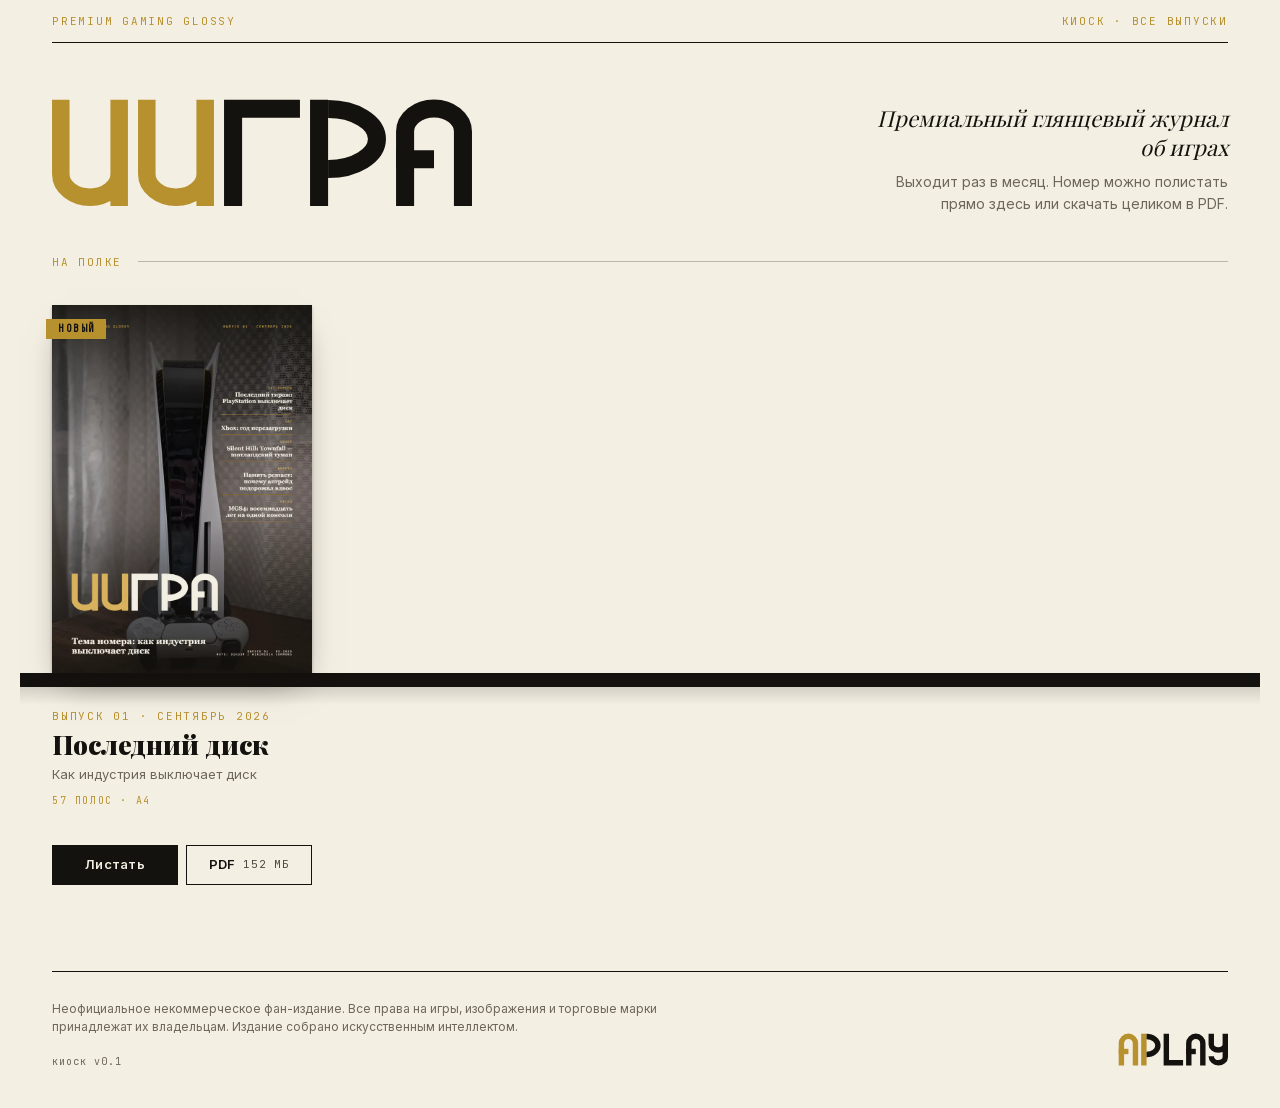
==== index.html @ 0177d6cd "Publish issue 01: Последний диск" ====
<!doctype html>
<html lang="ru">
<head>
  <meta charset="utf-8">
  <meta name="viewport" content="width=device-width, initial-scale=1">
  <title>ИИГРА — журнал об играх</title>
  <meta name="description" content="ИИГРА (AIPLAY) — премиальный глянцевый журнал об играх. Все номера: листать онлайн и скачать в PDF.">
  <meta property="og:title" content="ИИГРА — журнал об играх">
  <meta property="og:description" content="Премиальный глянцевый журнал об играх. Листать онлайн и скачать в PDF.">
  <meta property="og:type" content="website">
  <meta name="theme-color" content="#F4EFE3">
  <link rel="stylesheet" href="assets/kiosk.css">
</head>
<body>
  <div class="wrap">
    <div class="strap mono">
      <span>Premium gaming glossy</span>
      <span class="hide-sm">Киоск · все выпуски</span>
    </div>

    <header class="masthead">
      <h1>
        <svg class="logo logo--iigra" viewBox="0.25 -8.25 395.5 116.5" role="img" aria-label="ИИГРА">
          <g class="logo-ai">
            <path d="M8.5 0 V70 A27.5 21.8 0 0 0 63.5 70 M63.5 0 V100"/>
            <path d="M89.5 0 V70 A27.5 21.8 0 0 0 144.5 70 M144.5 0 V100"/>
          </g>
          <g class="logo-ink">
            <path d="M170.75 100 V8.5 H233.75"/>
            <path d="M251.75 0 V100"/>
            <path d="M260.25 8.75 A46 28.25 0 0 1 260.25 65.25"/>
            <path d="M332.75 100 V30 A27.25 21.8 0 0 1 387.25 30 V100"/>
            <path d="M324.5 56 H360"/>
          </g>
        </svg>
      </h1>
      <div class="masthead-copy">
        <p class="tagline">Премиальный глянцевый журнал об играх</p>
        <p class="lede">Выходит раз в месяц. Номер можно полистать прямо здесь или скачать целиком в PDF.</p>
      </div>
    </header>

    <main>
      <div class="rubric mono">На полке</div>
      <div class="shelf" id="shelf" aria-live="polite"></div>
      <noscript><p class="empty">Для полки нужен JavaScript. Список номеров: <a href="issues.json">issues.json</a>.</p></noscript>
    </main>

    <footer class="footer">
      <div class="footer-row">
        <div>
          <p class="disclaimer">Неофициальное некоммерческое фан-издание. Все права на игры, изображения
          и торговые марки принадлежат их владельцам. Издание собрано искусственным интеллектом.</p>
          <p class="ver">киоск v0.1</p>
        </div>
        <svg class="logo logo--aiplay" viewBox="-1 -8.5 352.5 117" role="img" aria-label="AIPLAY">
          <g class="logo-ai">
            <path d="M16 100 V30 A22.1 21.8 0 0 1 60.2 30 V100"/>
            <path d="M7.5 56 H38.1"/>
          </g>
          <rect class="logo-ai-fill" x="78.2" y="0" width="17" height="100"/>
          <g class="logo-ink">
            <path d="M95.2 8.75 A35.7 28.25 0 0 1 95.2 65.25"/>
            <path d="M157.4 0 V91.5 H210.1"/>
            <path d="M228.1 100 V30 A22.1 21.8 0 0 1 272.3 30 V100"/>
            <path d="M219.6 56 H250.2"/>
            <path d="M298.8 0 V34 A22.1 17.5 0 0 0 343 34 M343 0 V74 A22.1 17.5 0 0 1 320.9 91.5 A22.1 20.5 0 0 1 298.8 71"/>
          </g>
        </svg>
      </div>
    </footer>
  </div>
  <script src="assets/shelf.js"></script>
</body>
</html>
---- assets/kiosk.css ----
/* ИИГРА · киоск. Palette and type from style/brand.md — no new colors. */
@import url("fonts/fonts.css");

:root {
  --ink: #14120E;
  --paper: #F4EFE3;
  --paper-dim: #E9E1CE;
  --gold: #B8912F;
  --gold-bright: #D8B25C;
  --grey: #6E6759;
  --line: rgba(20, 18, 14, .25);
  --desk: #1E1C18;
  --font-display: "Playfair Display", Georgia, serif;
  --font-text: "Inter", "Helvetica Neue", sans-serif;
  --font-mono: "JetBrains Mono", Menlo, monospace;
  --gutter: 32px;
}

* { margin: 0; padding: 0; box-sizing: border-box; }
html { -webkit-text-size-adjust: 100%; }
body { font-family: var(--font-text); background: var(--paper); color: var(--ink); }
a { color: inherit; }
img { display: block; }

/* ---------- Logo (canonical paths from style/brand/logotypes/) ---------- */
.logo { display: block; height: auto; }
.logo g, .logo path, .logo rect { fill: none; stroke-linecap: butt; stroke-linejoin: miter; }
.logo--iigra .logo-ai { stroke: var(--gold); stroke-width: 16.5; }
.logo--iigra .logo-ink { stroke: var(--ink); stroke-width: 17; }
.logo--aiplay .logo-ai { stroke: var(--gold); stroke-width: 17; }
.logo--aiplay .logo-ai-fill { fill: var(--gold); }
.logo--aiplay .logo-ink { stroke: var(--ink); stroke-width: 17; }
.on-dark .logo--iigra .logo-ai, .on-dark .logo--aiplay .logo-ai { stroke: var(--gold-bright); }
.on-dark .logo--aiplay .logo-ai-fill { fill: var(--gold-bright); }
.on-dark .logo--iigra .logo-ink, .on-dark .logo--aiplay .logo-ink { stroke: var(--paper); }

/* ---------- Shared bits ---------- */
.wrap { max-width: 1240px; margin: 0 auto; padding: 0 var(--gutter); }
.mono { font-family: var(--font-mono); font-size: 11px; letter-spacing: .16em; text-transform: uppercase; }
.ver { font-family: var(--font-mono); font-size: 10px; letter-spacing: .1em; color: var(--grey); }

.btn {
  display: inline-flex; align-items: center; justify-content: center; gap: 8px;
  height: 40px; padding: 0 16px;
  font: 600 13px/1 var(--font-text); letter-spacing: .02em; text-decoration: none;
  border: 1.5px solid var(--ink); border-radius: 0; cursor: pointer;
  background: transparent; color: var(--ink); white-space: nowrap;
  transition: background .15s, color .15s, border-color .15s;
}
.btn--solid { background: var(--ink); color: var(--paper); }
.btn:hover { background: var(--gold); border-color: var(--gold); color: var(--ink); }
.btn small { font: 400 11px/1 var(--font-mono); letter-spacing: .06em; opacity: .75; }
.btn:focus-visible, .cover-link:focus-visible { outline: 2px solid var(--gold); outline-offset: 3px; }

/* ---------- Shelf page ---------- */
.strap {
  display: flex; justify-content: space-between; gap: 16px;
  padding: 14px 0; border-bottom: 1px solid var(--ink); color: var(--gold);
}
.masthead { display: flex; align-items: flex-end; justify-content: space-between; gap: 32px; padding: 48px 0 40px; }
.masthead .logo { width: clamp(220px, 34vw, 420px); }
.masthead-copy { max-width: 360px; text-align: right; }
.tagline { font: italic 400 22px/1.3 var(--font-display); }
.lede { margin-top: 10px; font-size: 14px; line-height: 1.55; color: var(--grey); }

.rubric {
  display: flex; align-items: center; gap: 16px; color: var(--gold);
  margin-bottom: 36px;
}
.rubric::after { content: ""; flex: 1; height: 1px; background: var(--line); }

/* The shelf: covers stand on an ink ledge that runs the full width of every row. */
.shelf {
  --cover-w: 260px;
  --cover-h: calc(var(--cover-w) * var(--page-ratio, 1.4142)); /* h/w, set from issues.json */
  --ledge: 14px;
  --cap-h: 212px;
  --row-h: calc(var(--cover-h) + var(--ledge) + var(--cap-h));
  display: grid;
  grid-template-columns: repeat(auto-fill, var(--cover-w));
  grid-auto-rows: var(--row-h);
  column-gap: 56px;
  background:
    linear-gradient(to bottom,
      transparent var(--cover-h),
      var(--ink) var(--cover-h),
      var(--ink) calc(var(--cover-h) + var(--ledge)),
      rgba(20, 18, 14, .14) calc(var(--cover-h) + var(--ledge)),
      transparent calc(var(--cover-h) + var(--ledge) + 18px)) 0 0 / 100% var(--row-h) repeat-y;
  margin: 0 calc(-1 * var(--gutter));
  padding: 0 var(--gutter);
}
.issue { display: flex; flex-direction: column; min-width: 0; }
.cover-link {
  position: relative; display: block; height: var(--cover-h);
  box-shadow: 0 2px 3px rgba(20, 18, 14, .25), 0 18px 32px -14px rgba(20, 18, 14, .55);
  transform-origin: 50% 100%; transition: transform .25s ease, box-shadow .25s ease;
}
.cover-link:hover { transform: translateY(-6px) rotate(-1deg); box-shadow: 0 2px 3px rgba(20, 18, 14, .25), 0 28px 40px -16px rgba(20, 18, 14, .6); }
.cover-link img { width: 100%; height: 100%; object-fit: cover; background: var(--desk); }
.badge {
  position: absolute; top: 14px; left: -6px; padding: 5px 10px 5px 12px;
  background: var(--gold); color: var(--ink);
  font: 700 10px/1 var(--font-mono); letter-spacing: .16em;
}
.caption { height: var(--cap-h); padding-top: calc(var(--ledge) + 22px); display: flex; flex-direction: column; }
.caption .mono { color: var(--gold); }
.issue-title {
  margin-top: 8px; font: 900 26px/1.1 var(--font-display);
  display: -webkit-box; -webkit-line-clamp: 2; -webkit-box-orient: vertical; overflow: hidden;
}
.issue-theme { margin-top: 6px; font-size: 13px; line-height: 1.45; color: var(--grey);
  display: -webkit-box; -webkit-line-clamp: 2; -webkit-box-orient: vertical; overflow: hidden; }
.issue-meta { margin-top: 10px; color: var(--grey); font-size: 10px; }
.issue-actions { margin-top: auto; display: flex; gap: 8px; }
.issue-actions .btn { flex: 1; padding: 0 10px; }

.footer { margin-top: 72px; border-top: 1px solid var(--ink); padding: 28px 0 40px; }
.footer-row { display: flex; align-items: flex-end; justify-content: space-between; gap: 32px; }
.footer .logo { width: 112px; flex: none; }
.disclaimer { max-width: 620px; font-size: 12px; line-height: 1.55; color: var(--grey); }
.footer .ver { margin-top: 18px; }

.empty { padding: 48px 0; color: var(--grey); }

@media (max-width: 760px) {
  :root { --gutter: 16px; }
  .masthead { flex-direction: column; align-items: flex-start; padding: 32px 0 28px; gap: 20px; }
  .masthead .logo { width: min(300px, 78vw); }
  .masthead-copy { text-align: left; }
  .tagline { font-size: 19px; }
  .strap .hide-sm { display: none; }
  .shelf { --cover-w: min(300px, calc(100vw - 2 * var(--gutter))); justify-content: center; }
  .footer-row { flex-direction: column; align-items: flex-start; }
}

/* ---------- Reader page ---------- */
.reader { background: var(--desk); color: var(--paper); height: 100vh; height: 100dvh; overflow: hidden;
  display: grid; grid-template-rows: 56px minmax(0, 1fr) 56px; grid-template-columns: minmax(0, 1fr); }
.bar { display: flex; align-items: center; gap: 16px; padding: 0 20px; }
.bar--top { border-bottom: 1px solid rgba(244, 239, 227, .12); }
.bar--bottom { border-top: 1px solid rgba(244, 239, 227, .12); justify-content: center; }
.home { display: flex; align-items: center; gap: 12px; text-decoration: none; flex: none; }
.home .logo { width: 76px; }
.home-back { color: var(--gold-bright); }
.bar-title { flex: 1; min-width: 0; text-align: center; overflow: hidden; white-space: nowrap; text-overflow: ellipsis; }
.bar-title b { font: 700 16px var(--font-display); letter-spacing: 0; text-transform: none; margin-left: 8px; color: var(--paper); }
.bar-title .mono { color: var(--gold-bright); }
.reader .btn { border-color: rgba(244, 239, 227, .55); color: var(--paper); height: 36px; }
.reader .btn:hover { background: var(--gold-bright); border-color: var(--gold-bright); color: var(--ink); }
.counter { min-width: 92px; text-align: center; color: var(--paper); font-size: 12px; }
.nav-btn { width: 36px; padding: 0; font-size: 18px; }
.nav-btn:disabled { opacity: .3; cursor: default; background: transparent; color: var(--paper); border-color: rgba(244, 239, 227, .55); }
.scrub { width: min(520px, 50vw); accent-color: var(--gold-bright); }

.stage { position: relative; display: flex; align-items: center; justify-content: center; min-width: 0; min-height: 0; overflow: hidden; padding: 20px; }
.book { flex: none; }
.book .pg { background: var(--paper); overflow: hidden; }
.book .pg img { width: 100%; height: 100%; object-fit: fill; }
.book .pg .ph {
  position: absolute; inset: 0; display: flex; align-items: center; justify-content: center;
  font: 400 11px var(--font-mono); letter-spacing: .16em; color: var(--grey); background: var(--paper-dim);
}
.book .pg.is-loaded .ph { display: none; }
.book .pg--blank { background: var(--paper); }
.reader .ver { position: absolute; right: 20px; bottom: 6px; color: rgba(244, 239, 227, .35); }

@media (max-width: 760px) {
  .reader { grid-template-rows: 52px minmax(0, 1fr) 52px; }
  .bar { padding: 0 12px; gap: 10px; }
  .home .logo { width: 60px; }
  .home-back, .bar-title, .btn .lbl { display: none; }
  .bar--top { justify-content: space-between; }
  .stage { padding: 12px; }
  .scrub { width: auto; flex: 1; }
}
/* autoSize is off: the wrapper takes the book's explicit size instead of a padding ratio. */
.book .stf__wrapper { height: 100%; }
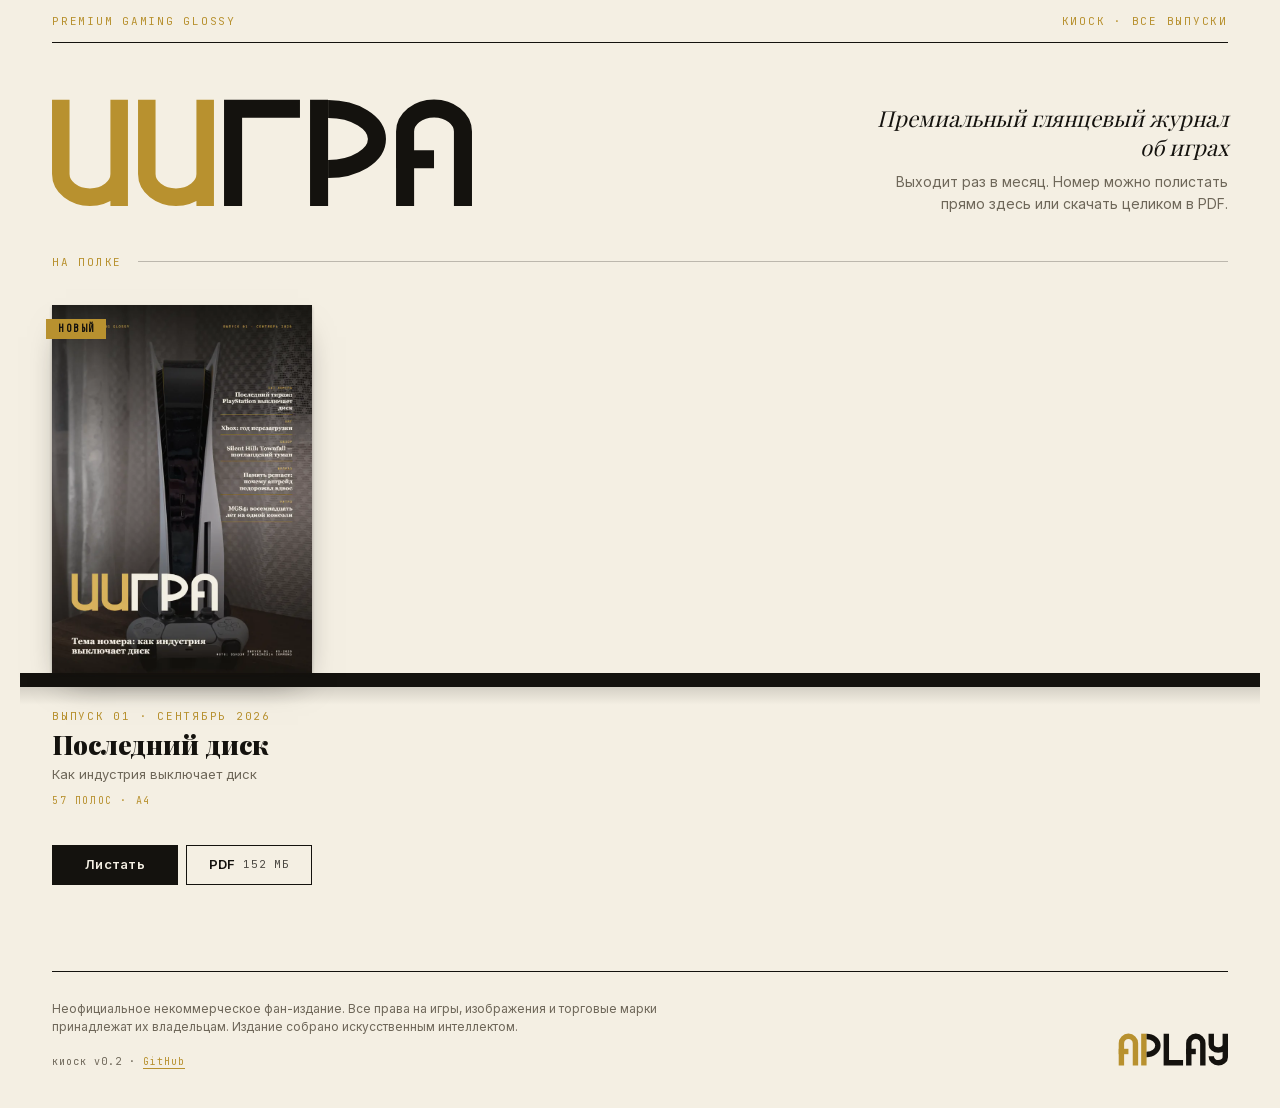
==== commit 72348495: "Update kiosk" ====
--- a/index.html
+++ b/index.html
@@ -51,7 +51,7 @@
         <div>
           <p class="disclaimer">Неофициальное некоммерческое фан-издание. Все права на игры, изображения
           и торговые марки принадлежат их владельцам. Издание собрано искусственным интеллектом.</p>
-          <p class="ver">киоск v0.1</p>
+          <p class="ver">киоск v0.2 · <a href="https://github.com/aiplay-magazine/aiplay-magazine.github.io">GitHub</a></p>
         </div>
         <svg class="logo logo--aiplay" viewBox="-1 -8.5 352.5 117" role="img" aria-label="AIPLAY">
           <g class="logo-ai">
--- a/assets/kiosk.css
+++ b/assets/kiosk.css
@@ -120,6 +120,8 @@
 .footer .logo { width: 112px; flex: none; }
 .disclaimer { max-width: 620px; font-size: 12px; line-height: 1.55; color: var(--grey); }
 .footer .ver { margin-top: 18px; }
+.ver a { color: var(--gold); text-decoration: underline 1px; text-underline-offset: 3px; padding: 8px 0; } /* padding: bigger tap target, no layout shift */
+.ver a:hover { color: var(--ink); }
 
 .empty { padding: 48px 0; color: var(--grey); }
 
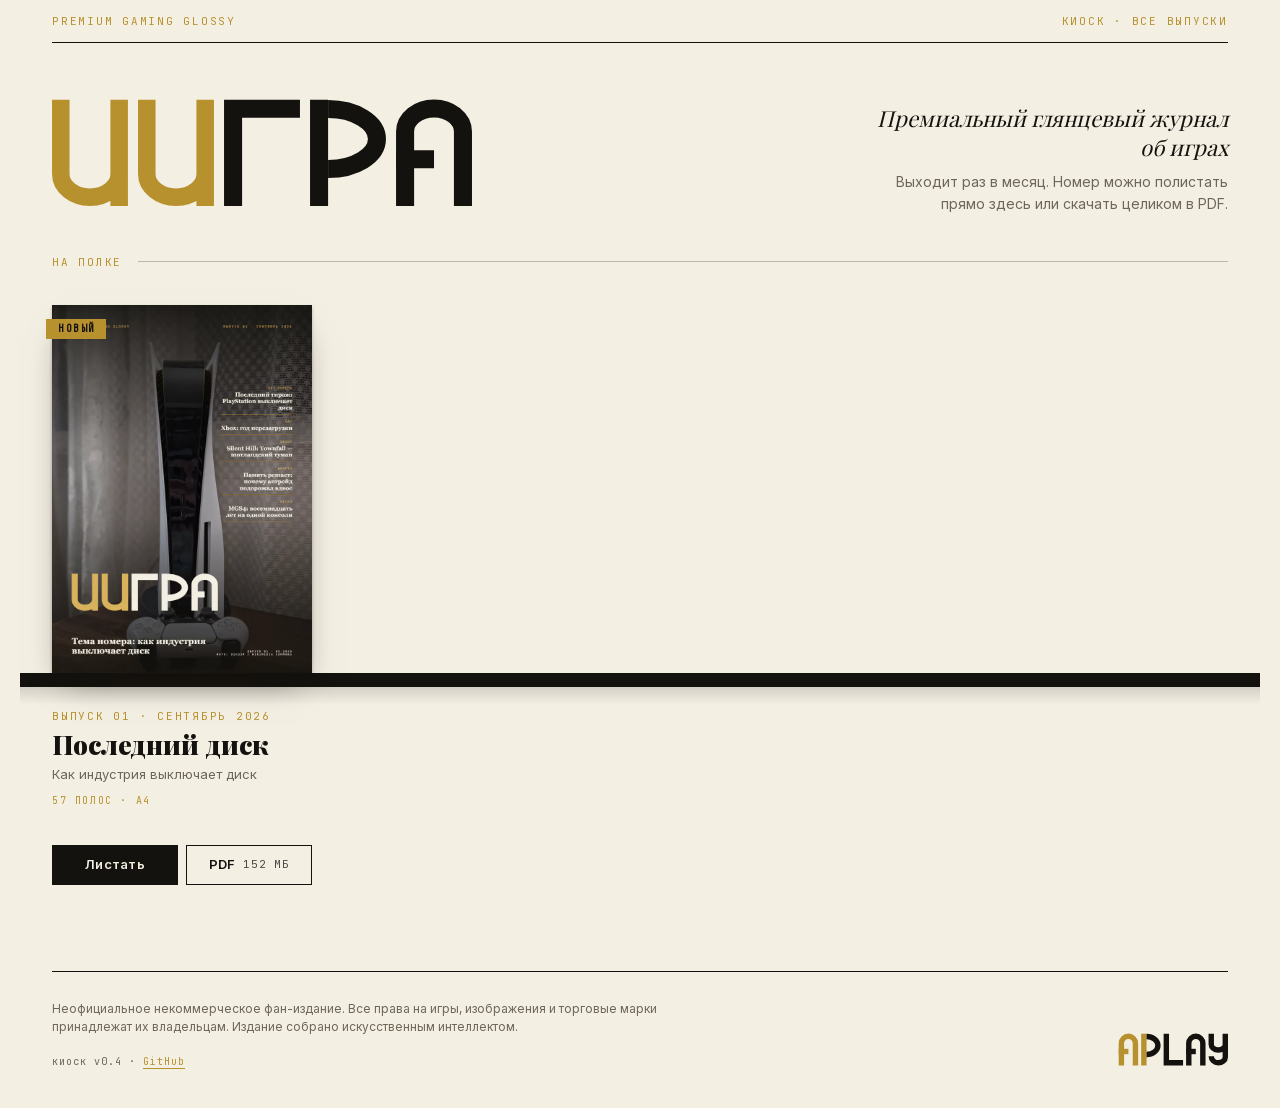
==== commit 5fe409dd: "Update kiosk" ====
--- a/index.html
+++ b/index.html
@@ -51,7 +51,7 @@
         <div>
           <p class="disclaimer">Неофициальное некоммерческое фан-издание. Все права на игры, изображения
           и торговые марки принадлежат их владельцам. Издание собрано искусственным интеллектом.</p>
-          <p class="ver">киоск v0.2 · <a href="https://github.com/aiplay-magazine/aiplay-magazine.github.io">GitHub</a></p>
+          <p class="ver">киоск v0.4 · <a href="https://github.com/aiplay-magazine/aiplay-magazine.github.io">GitHub</a></p>
         </div>
         <svg class="logo logo--aiplay" viewBox="-1 -8.5 352.5 117" role="img" aria-label="AIPLAY">
           <g class="logo-ai">
--- a/assets/kiosk.css
+++ b/assets/kiosk.css
@@ -48,7 +48,6 @@
   transition: background .15s, color .15s, border-color .15s;
 }
 .btn--solid { background: var(--ink); color: var(--paper); }
-.btn:hover { background: var(--gold); border-color: var(--gold); color: var(--ink); }
 .btn small { font: 400 11px/1 var(--font-mono); letter-spacing: .06em; opacity: .75; }
 .btn:focus-visible, .cover-link:focus-visible { outline: 2px solid var(--gold); outline-offset: 3px; }
 
@@ -96,7 +95,6 @@
   box-shadow: 0 2px 3px rgba(20, 18, 14, .25), 0 18px 32px -14px rgba(20, 18, 14, .55);
   transform-origin: 50% 100%; transition: transform .25s ease, box-shadow .25s ease;
 }
-.cover-link:hover { transform: translateY(-6px) rotate(-1deg); box-shadow: 0 2px 3px rgba(20, 18, 14, .25), 0 28px 40px -16px rgba(20, 18, 14, .6); }
 .cover-link img { width: 100%; height: 100%; object-fit: cover; background: var(--desk); }
 .badge {
   position: absolute; top: 14px; left: -6px; padding: 5px 10px 5px 12px;
@@ -121,7 +119,6 @@
 .disclaimer { max-width: 620px; font-size: 12px; line-height: 1.55; color: var(--grey); }
 .footer .ver { margin-top: 18px; }
 .ver a { color: var(--gold); text-decoration: underline 1px; text-underline-offset: 3px; padding: 8px 0; } /* padding: bigger tap target, no layout shift */
-.ver a:hover { color: var(--ink); }
 
 .empty { padding: 48px 0; color: var(--grey); }
 
@@ -149,10 +146,9 @@
 .bar-title b { font: 700 16px var(--font-display); letter-spacing: 0; text-transform: none; margin-left: 8px; color: var(--paper); }
 .bar-title .mono { color: var(--gold-bright); }
 .reader .btn { border-color: rgba(244, 239, 227, .55); color: var(--paper); height: 36px; }
-.reader .btn:hover { background: var(--gold-bright); border-color: var(--gold-bright); color: var(--ink); }
 .counter { min-width: 92px; text-align: center; color: var(--paper); font-size: 12px; }
 .nav-btn { width: 36px; padding: 0; font-size: 18px; }
-.nav-btn:disabled { opacity: .3; cursor: default; background: transparent; color: var(--paper); border-color: rgba(244, 239, 227, .55); }
+.reader .btn:disabled { opacity: .3; cursor: default; background: transparent; color: var(--paper); border-color: rgba(244, 239, 227, .55); }
 .scrub { width: min(520px, 50vw); accent-color: var(--gold-bright); }
 
 .stage { position: relative; display: flex; align-items: center; justify-content: center; min-width: 0; min-height: 0; overflow: hidden; padding: 20px; }
@@ -165,7 +161,33 @@
 }
 .book .pg.is-loaded .ph { display: none; }
 .book .pg--blank { background: var(--paper); }
-.reader .ver { position: absolute; right: 20px; bottom: 6px; color: rgba(244, 239, 227, .35); }
+/* Reading mode switch (top bar): book / scroll. */
+.view-switch { display: flex; flex: none; }
+.reader .view-btn { gap: 6px; padding: 0 10px; }
+.reader .view-btn + .view-btn { border-left-width: 0; }
+.view-btn svg { width: 16px; height: 16px; fill: none; stroke: currentColor; stroke-width: 1.4; stroke-linejoin: round; }
+.reader .view-btn[aria-pressed="true"] { background: var(--gold-bright); border-color: var(--gold-bright); color: var(--ink); }
+
+/* Scroll view: every page in one column, scrolled natively; width set by reader.js (+/− zoom). */
+.scroll { position: absolute; inset: 0; overflow: auto; overscroll-behavior: contain; padding: 20px 0 32px; outline: none; }
+.scroll-col { margin: 0 auto; display: flex; flex-direction: column; gap: 16px; }
+.sp { position: relative; flex: none; aspect-ratio: var(--page-ar); background: var(--paper-dim); }
+.sp img { position: absolute; inset: 0; width: 100%; height: 100%; }
+.sp .ph { position: absolute; inset: 0; display: flex; align-items: center; justify-content: center;
+  font: 400 11px var(--font-mono); letter-spacing: .16em; color: var(--grey); }
+.sp.is-loaded .ph { display: none; }
+
+.bar-sep { width: 1px; height: 24px; background: rgba(244, 239, 227, .2); }
+
+/* Zoom layer over the stage (reader.js): the visible page(s) at full resolution, panned and scaled. */
+.zoom { position: absolute; inset: 0; z-index: 5; overflow: hidden; background: var(--desk);
+  touch-action: none; cursor: grab; user-select: none; -webkit-user-select: none; }
+.zoom.is-dragging { cursor: grabbing; }
+.zoom-sheet { position: absolute; left: 0; top: 0; display: flex; transform-origin: 0 0; background: var(--paper); }
+.zoom-sheet img { flex: 1 1 0; min-width: 0; height: 100%; -webkit-user-drag: none; }
+.reader .zoom-close { position: absolute; top: 12px; right: 12px; width: 36px; padding: 0; font-size: 20px;
+  background: rgba(30, 28, 24, .85); }
+.reader .ver { z-index: 6; pointer-events: none; position: absolute; right: 20px; bottom: 6px; color: rgba(244, 239, 227, .35); }
 
 @media (max-width: 760px) {
   .reader { grid-template-rows: 52px minmax(0, 1fr) 52px; }
@@ -175,6 +197,18 @@
   .bar--top { justify-content: space-between; }
   .stage { padding: 12px; }
   .scrub { width: auto; flex: 1; }
+  .counter { min-width: 0; }
+  .reader .view-btn { padding: 0 9px; }
+  .scroll { padding: 12px 0 24px; }
+  .scroll-col { gap: 12px; }
 }
 /* autoSize is off: the wrapper takes the book's explicit size instead of a padding ratio. */
 .book .stf__wrapper { height: 100%; }
+
+/* Hover only where a pointer really hovers: on touch screens :hover sticks after a tap. */
+@media (hover: hover) {
+  .btn:hover { background: var(--gold); border-color: var(--gold); color: var(--ink); }
+  .cover-link:hover { transform: translateY(-6px) rotate(-1deg); box-shadow: 0 2px 3px rgba(20, 18, 14, .25), 0 28px 40px -16px rgba(20, 18, 14, .6); }
+  .ver a:hover { color: var(--ink); }
+  .reader .btn:hover:not(:disabled) { background: var(--gold-bright); border-color: var(--gold-bright); color: var(--ink); }
+}
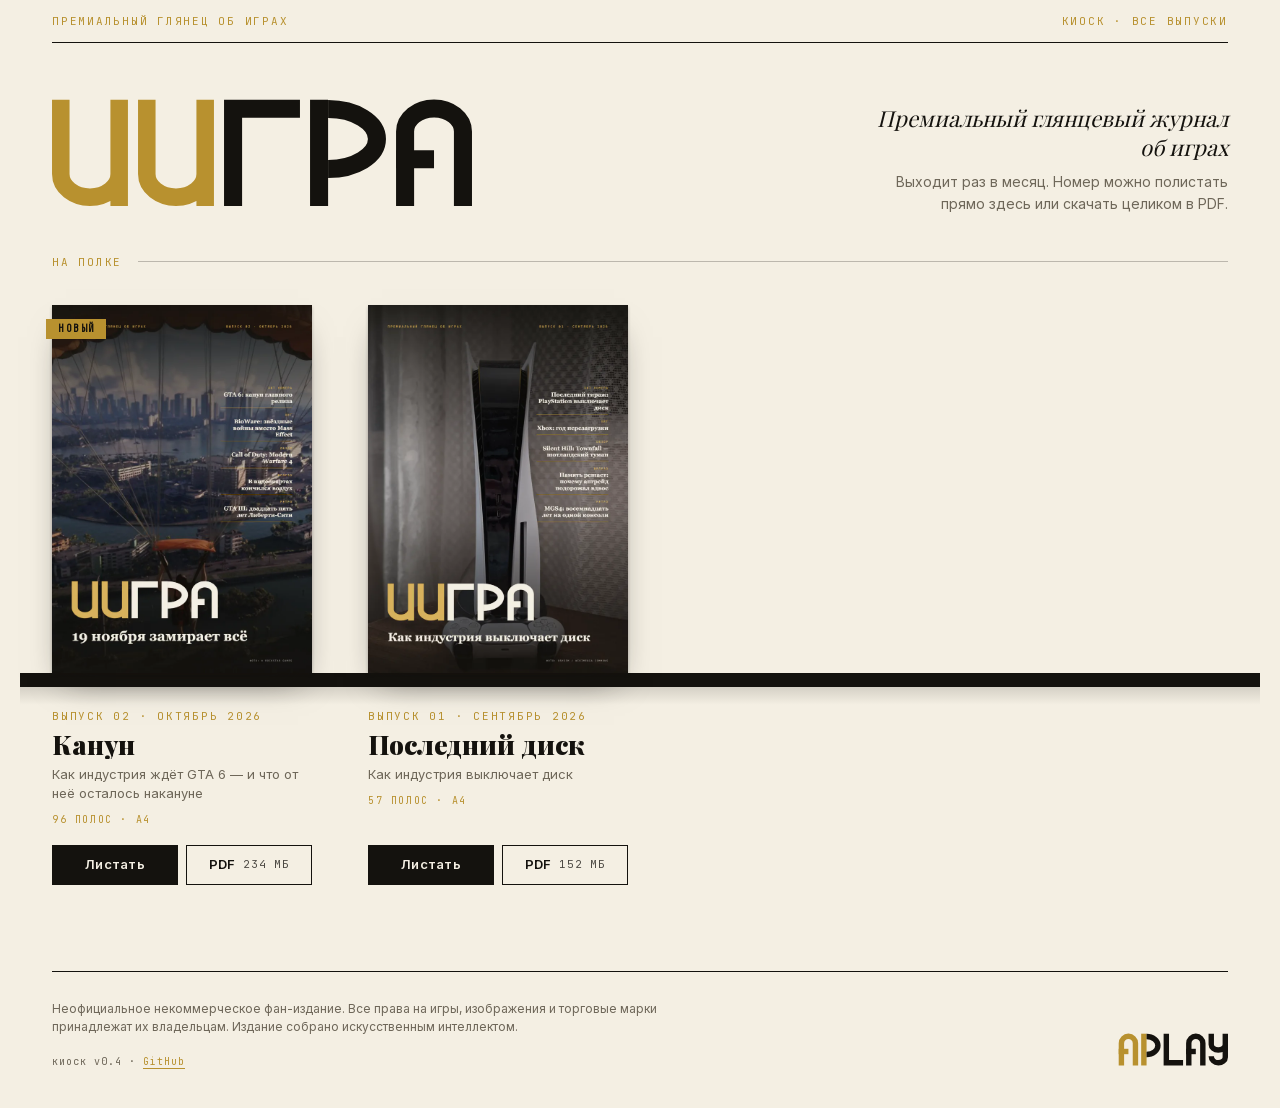
==== commit 6faff3c3: "Publish issue 02: Канун" ====
--- a/index.html
+++ b/index.html
@@ -14,7 +14,7 @@
 <body>
   <div class="wrap">
     <div class="strap mono">
-      <span>Premium gaming glossy</span>
+      <span>Премиальный глянец об играх</span>
       <span class="hide-sm">Киоск · все выпуски</span>
     </div>
 
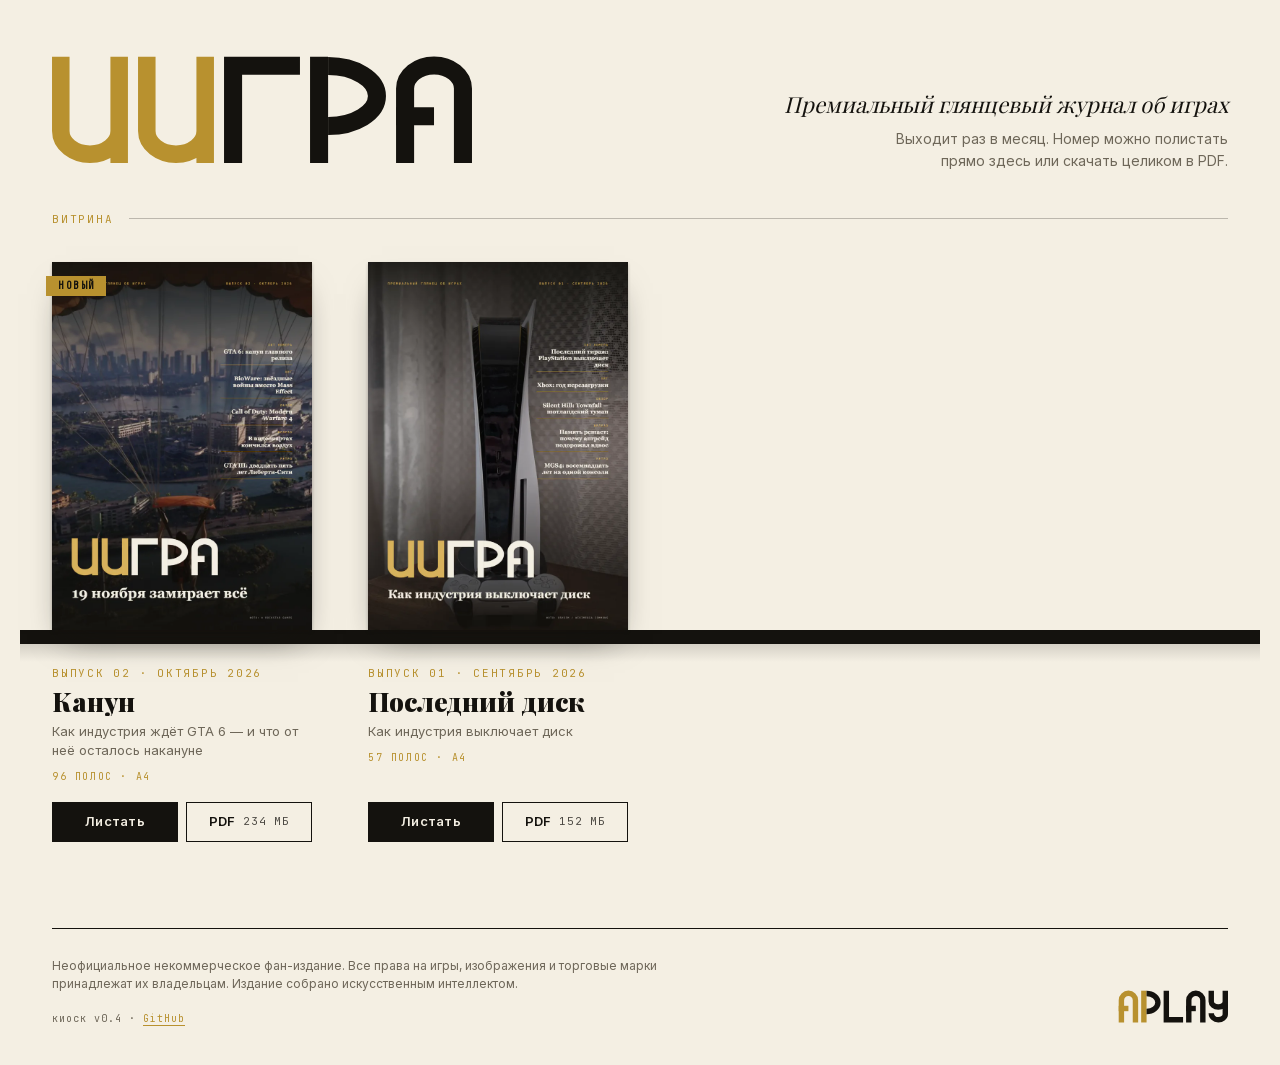
==== commit 7985c848: "Update kiosk" ====
--- a/index.html
+++ b/index.html
@@ -9,15 +9,13 @@
   <meta property="og:description" content="Премиальный глянцевый журнал об играх. Листать онлайн и скачать в PDF.">
   <meta property="og:type" content="website">
   <meta name="theme-color" content="#F4EFE3">
+  <link rel="icon" href="favicon.ico" sizes="32x32">
+  <link rel="icon" href="assets/favicon.svg" type="image/svg+xml">
+  <link rel="apple-touch-icon" href="assets/apple-touch-icon.png">
   <link rel="stylesheet" href="assets/kiosk.css">
 </head>
 <body>
   <div class="wrap">
-    <div class="strap mono">
-      <span>Премиальный глянец об играх</span>
-      <span class="hide-sm">Киоск · все выпуски</span>
-    </div>
-
     <header class="masthead">
       <h1>
         <svg class="logo logo--iigra" viewBox="0.25 -8.25 395.5 116.5" role="img" aria-label="ИИГРА">
@@ -41,7 +39,7 @@
     </header>
 
     <main>
-      <div class="rubric mono">На полке</div>
+      <div class="rubric mono">Витрина</div>
       <div class="shelf" id="shelf" aria-live="polite"></div>
       <noscript><p class="empty">Для полки нужен JavaScript. Список номеров: <a href="issues.json">issues.json</a>.</p></noscript>
     </main>
--- a/assets/kiosk.css
+++ b/assets/kiosk.css
@@ -52,15 +52,11 @@
 .btn:focus-visible, .cover-link:focus-visible { outline: 2px solid var(--gold); outline-offset: 3px; }
 
 /* ---------- Shelf page ---------- */
-.strap {
-  display: flex; justify-content: space-between; gap: 16px;
-  padding: 14px 0; border-bottom: 1px solid var(--ink); color: var(--gold);
-}
 .masthead { display: flex; align-items: flex-end; justify-content: space-between; gap: 32px; padding: 48px 0 40px; }
 .masthead .logo { width: clamp(220px, 34vw, 420px); }
-.masthead-copy { max-width: 360px; text-align: right; }
-.tagline { font: italic 400 22px/1.3 var(--font-display); }
-.lede { margin-top: 10px; font-size: 14px; line-height: 1.55; color: var(--grey); }
+.masthead-copy { max-width: 460px; text-align: right; }
+.tagline { font: italic 400 clamp(19px, 1.9vw, 22px)/1.3 var(--font-display); white-space: nowrap; }
+.lede { margin: 10px 0 0 auto; max-width: 360px; font-size: 14px; line-height: 1.55; color: var(--grey); }
 
 .rubric {
   display: flex; align-items: center; gap: 16px; color: var(--gold);
@@ -127,8 +123,8 @@
   .masthead { flex-direction: column; align-items: flex-start; padding: 32px 0 28px; gap: 20px; }
   .masthead .logo { width: min(300px, 78vw); }
   .masthead-copy { text-align: left; }
-  .tagline { font-size: 19px; }
-  .strap .hide-sm { display: none; }
+  .tagline { font-size: 19px; white-space: normal; }
+  .lede { margin-left: 0; }
   .shelf { --cover-w: min(300px, calc(100vw - 2 * var(--gutter))); justify-content: center; }
   .footer-row { flex-direction: column; align-items: flex-start; }
 }
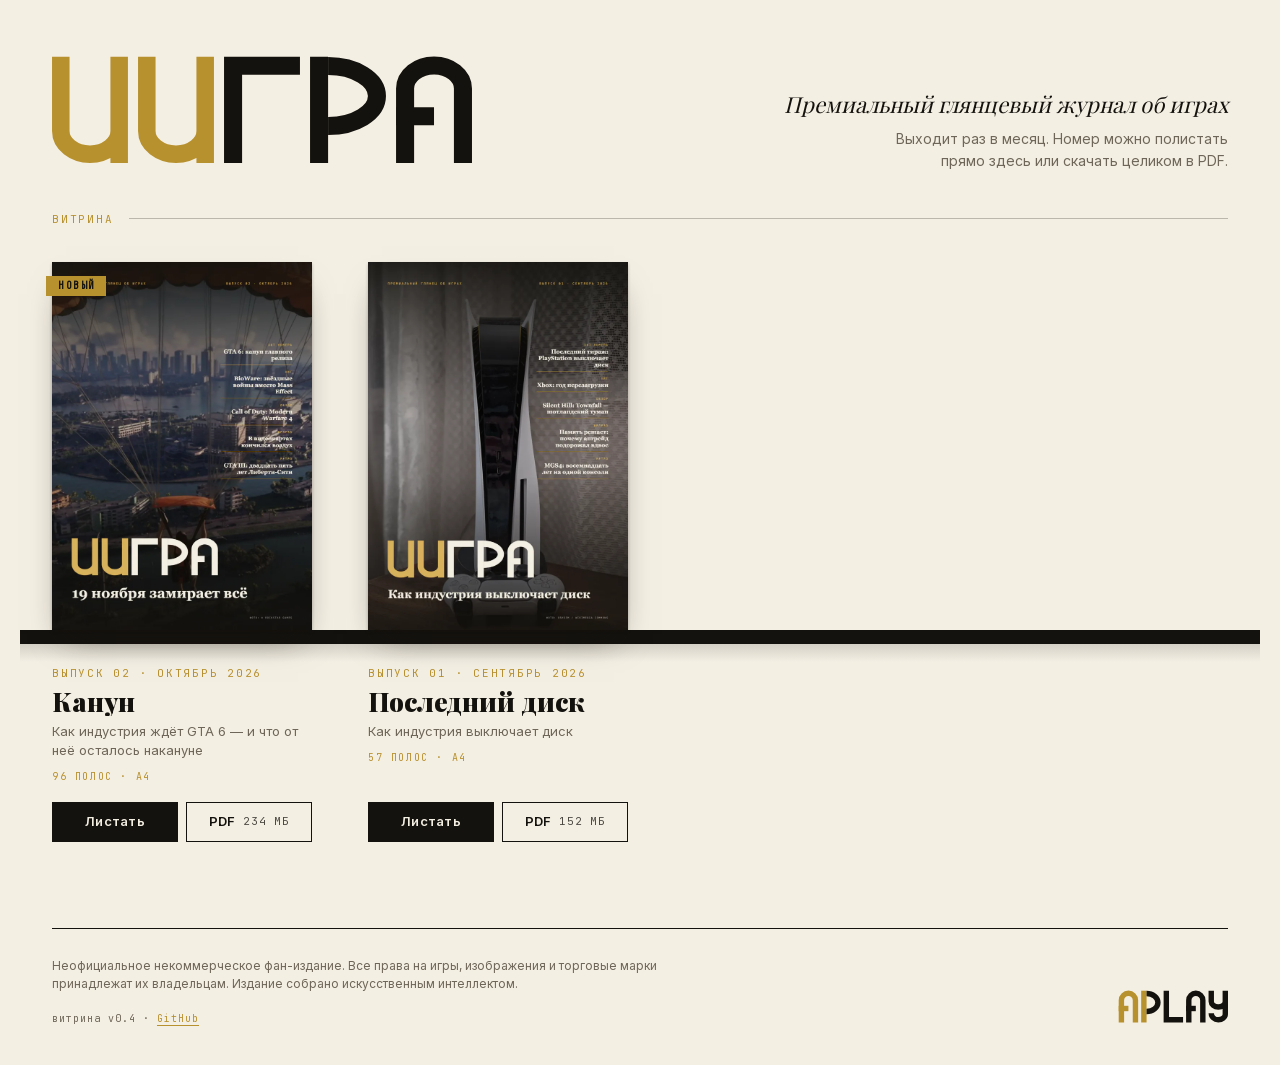
==== commit 81119916: "Update kiosk" ====
--- a/index.html
+++ b/index.html
@@ -41,7 +41,7 @@
     <main>
       <div class="rubric mono">Витрина</div>
       <div class="shelf" id="shelf" aria-live="polite"></div>
-      <noscript><p class="empty">Для полки нужен JavaScript. Список номеров: <a href="issues.json">issues.json</a>.</p></noscript>
+      <noscript><p class="empty">Для витрины нужен JavaScript. Список номеров: <a href="issues.json">issues.json</a>.</p></noscript>
     </main>
 
     <footer class="footer">
@@ -49,7 +49,7 @@
         <div>
           <p class="disclaimer">Неофициальное некоммерческое фан-издание. Все права на игры, изображения
           и торговые марки принадлежат их владельцам. Издание собрано искусственным интеллектом.</p>
-          <p class="ver">киоск v0.4 · <a href="https://github.com/aiplay-magazine/aiplay-magazine.github.io">GitHub</a></p>
+          <p class="ver">витрина v0.4 · <a href="https://github.com/aiplay-magazine/aiplay-magazine.github.io">GitHub</a></p>
         </div>
         <svg class="logo logo--aiplay" viewBox="-1 -8.5 352.5 117" role="img" aria-label="AIPLAY">
           <g class="logo-ai">
